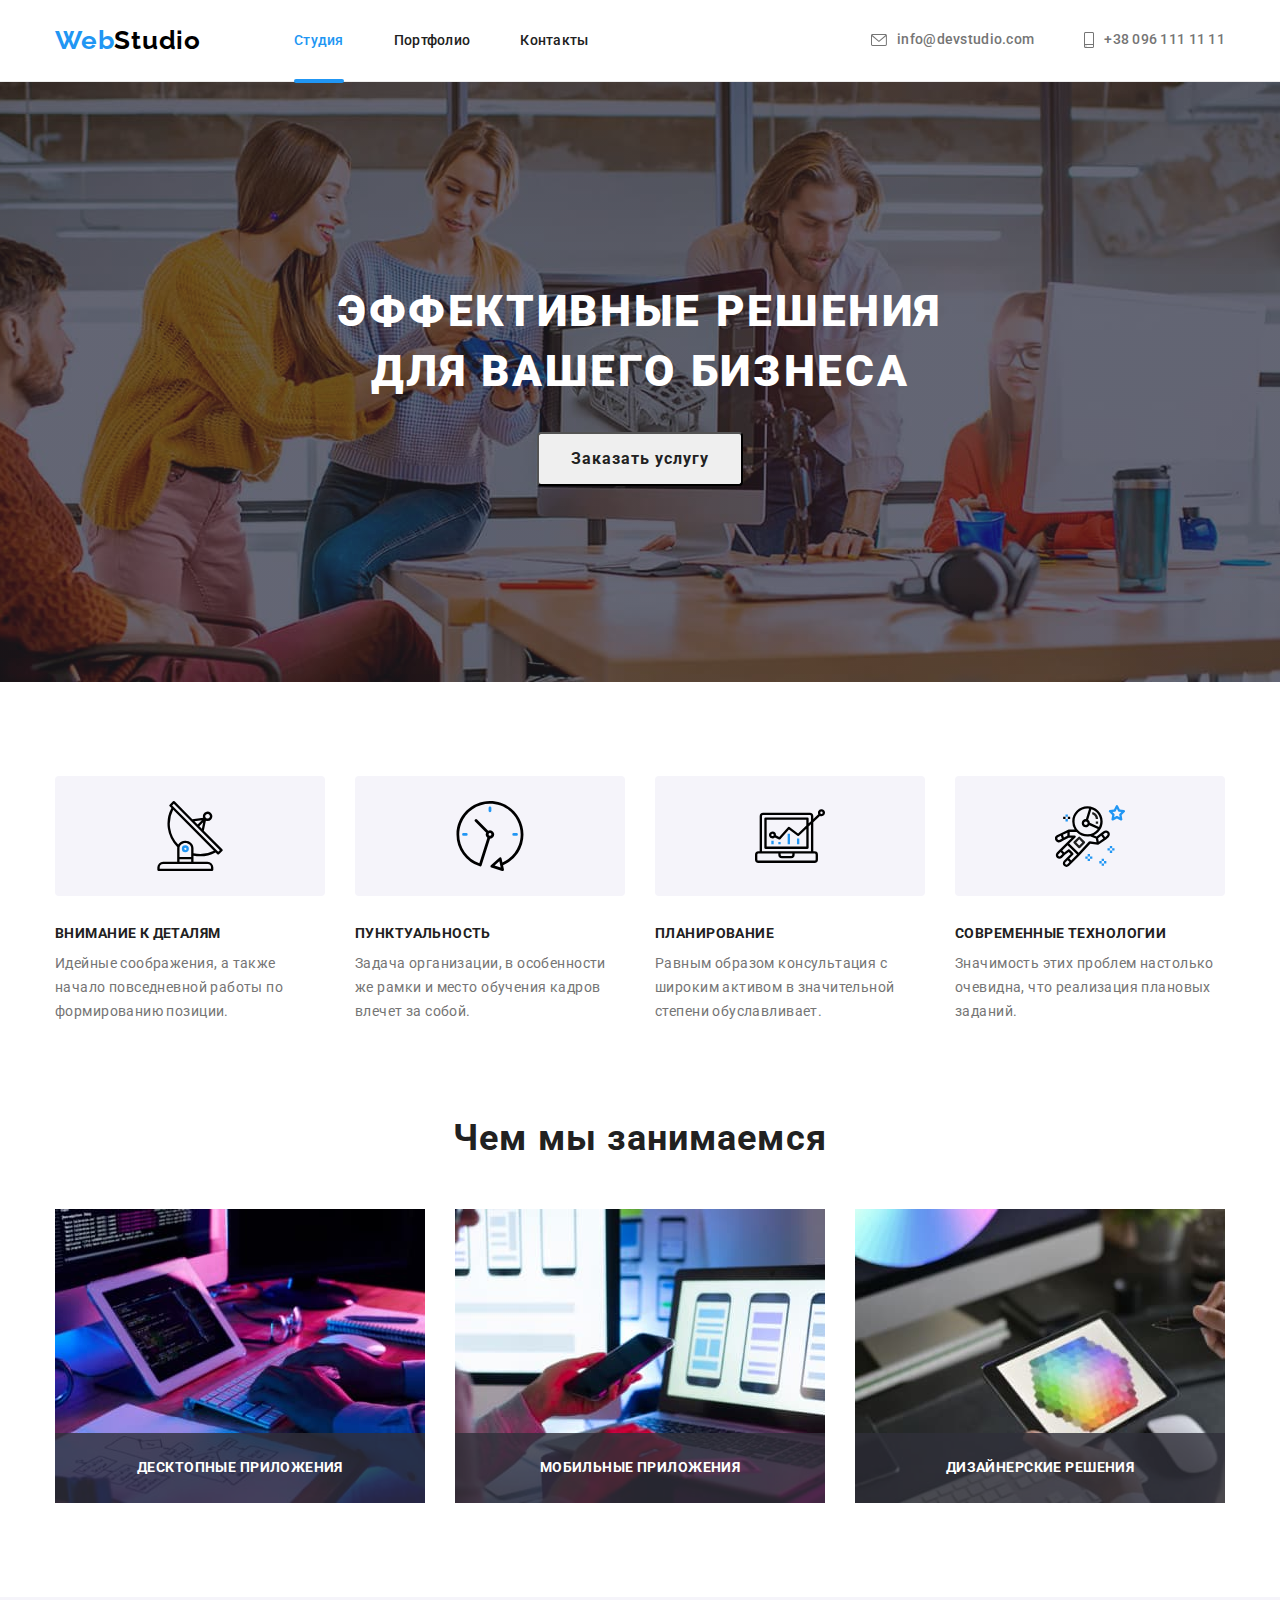
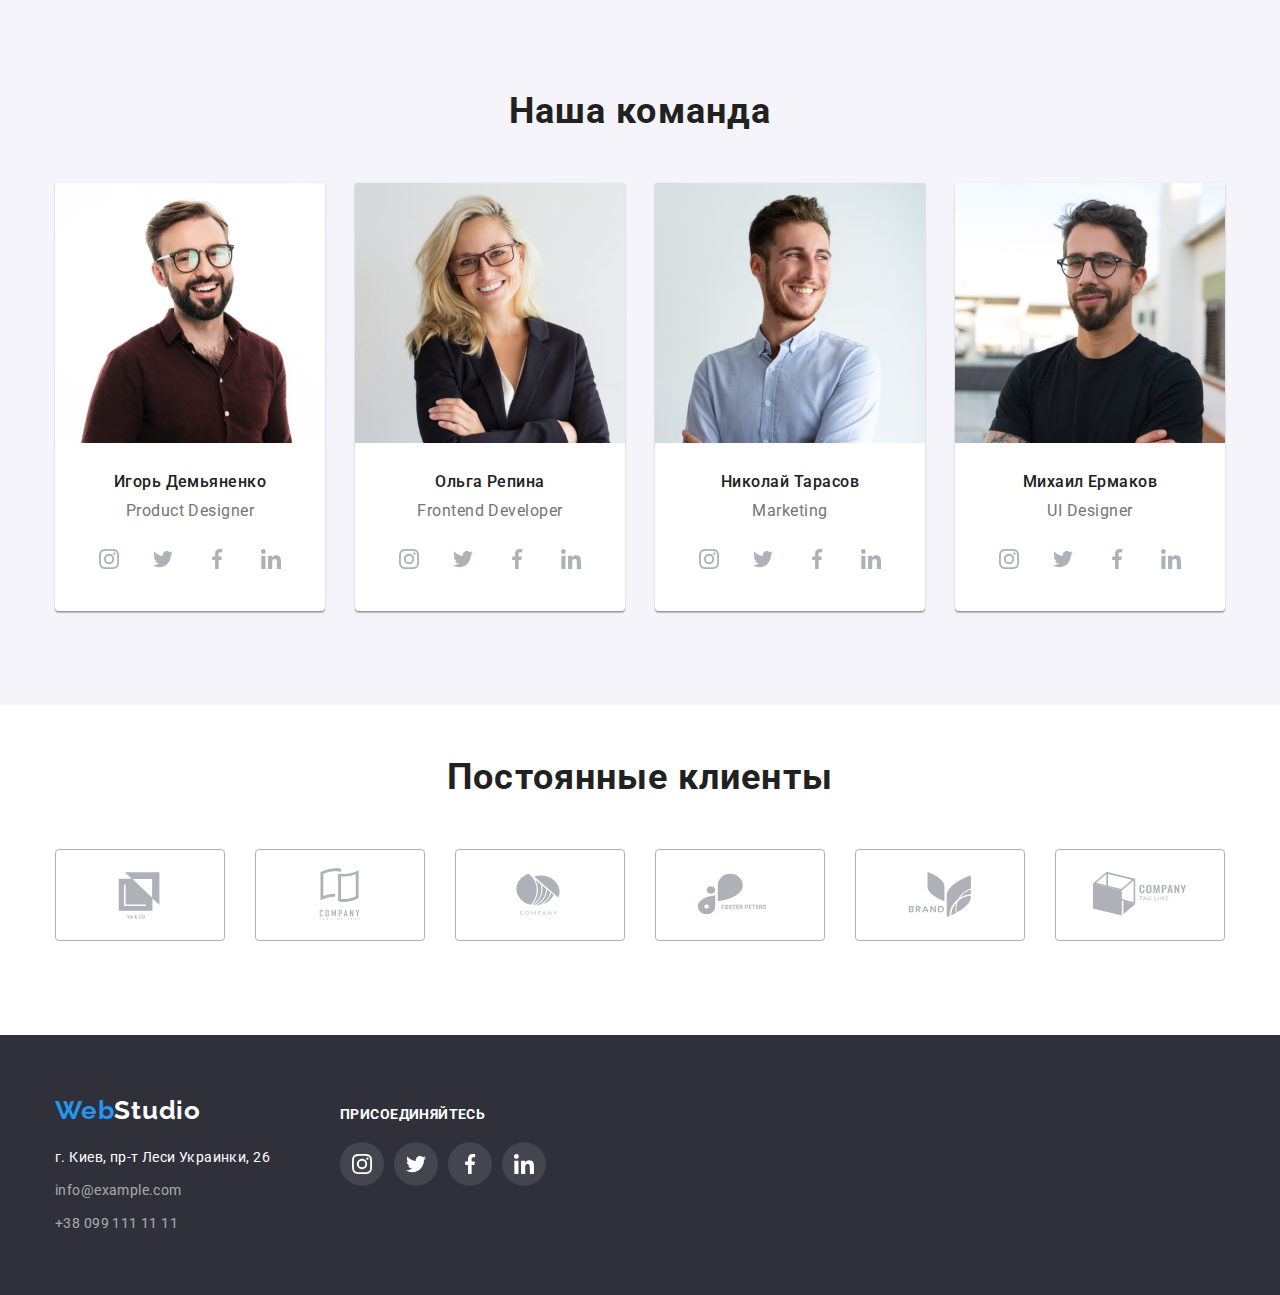
==== index.html @ f40efca5 "Создан репозиторийgoit "markup-hw-06". Скопированы все папки и файлы из работы hw-05" ====
<!DOCTYPE html>
<html lang="ru">
<head>
    <meta charset="UTF-8">
    <meta http-equiv="X-UA-Compatible" content="IE=edge">
    <meta name="viewport" content="width=device-width, initial-scale=1.0">
    <title>Студия</title>
    <link rel="preconnect" href="https://fonts.googleapis.com">
    <link rel="preconnect" href="https://fonts.gstatic.com" crossorigin>
        <link href="https://fonts.googleapis.com/css2?family=Raleway:wght@700&family=Roboto:wght@400;500;700;900&display=swap"
            rel="stylesheet">
            <link rel="stylesheet" href="https://cdnjs.cloudflare.com/ajax/libs/modern-normalize/1.1.0/modern-normalize.min.css">
            <link rel="stylesheet" href="./css/style.css">
</head>
<body>
    <header class="header">
        <div class="container flex">
        <!--Навигация-->
            <nav class="navigation">
                <a class="logo" href="">Web<span class="logo-black">Studio</span></a>
                <ul class="navigation-list">
                    <li class="navigation-item active"><a class="navigation-link" href="./index.html">Студия</a></li>
                    <li class="navigation-item"><a class="navigation-link"  href="./portfolio.html">Портфолио</a></li>
                    <li class="navigation-item"><a class="navigation-link" href="">Контакты</a></li>
                </ul>
            </nav>
            <ul class="header-list"> 
                <li class="header-item">
                    <a class="header-link mailto" href="mailto:">
                    <svg class="header-link-icon" height="12" width="16">
                        <use href="./images-hw4/icons.svg#icon-envelope">
                    </use></svg>info@devstudio.com</a>
                </li>
                <li class="header-item">
                    <a class="header-link tel" href="tel:+380961111111">
                    <svg class="header-link-icon" width="10" height="16">
                        <use href="./images-hw4/icons.svg#icon-smartphone"></use>
                </svg>+38 096 111 11 11</a>
                </li>
            </ul>
        </div>
    </header>
    <main>
        <section class="hero">
            <h1 class="hero-title">Эффективные решения <br />для вашего бизнеса</h1>
            <button class="hero-button" type="button" data-modal-open>Заказать услугу</button>
        </section>
        <!-- Секция особености -->
        <section class="features-section">
                    <div class="container">
            <h2 class="visually-hidden">Особенности</h2>
            <ul class="features-list">
                <li  class="features-item">
                    <div class="features-overlay">
                        <svg class="features-icon" width="70" height="70">
                            <use href="./images-hw4/icons.svg#icon-antenna-1"></use>
                        </svg>
                    </div>
                    <h3 class="features-title">Внимание к деталям</h3>
                    <p class="features-text">Идейные соображения, а также начало повседневной работы по формированию позиции.</p>
                </li>
                <li class="features-item">
                    <div class="features-overlay">
                        <svg class="features-icon" width="70" height="70">
                        <use href="./images-hw4/icons.svg#icon-clock-1"></use>
                    </svg>
                    </div>
                    <h3 class="features-title">Пунктуальность</h3>
                    <p class="features-text">Задача организации, в особенности же рамки и место обучения кадров влечет за собой.</p>
                </li>
                <li class="features-item"> 
                    <div class="features-overlay">
                        <svg class="features-icon" width="70" height="70">
                        <use href="./images-hw4/icons.svg#icon-diagram-1"></use>
                    </svg>
                    </div>
                    <h3 class="features-title" >Планирование</h3>
                    <p class="features-text">Равным образом консультация с широким активом в значительной степени обуславливает.</p>
                </li>
                <li class="features-item">
                    <div class="features-overlay">
                        <svg class="features-icon" width="70" height="70">
                        <use href="./images-hw4/icons.svg#icon-astronaut-1"></use>
                    </svg>
                    </div>
                    <h3 class="features-title">Современные технологии</h3>
                    <p class="features-text">Значимость этих проблем настолько очевидна, что реализация плановых заданий.</p>
                </li>
            </ul>
            </div>
        </section>
        <!-- Чем мы занимаемся -->
        <section class="report-section">
            <div class="container">
                <h2 class="report-title">Чем мы занимаемся</h2>
                <ul class="report-list">
                    <li class="report-item">
                        <div class="report-content">
                            <img src="./images-mozjpeg/box1.jpg" alt="Разметка документа" width="370">
                            <h3 class="label">Десктопные приложения</h3>
                        </div>
                    </li>
                    <li class="report-item">
                        <div class="report-content">
                            <img src="./images-mozjpeg/box2.jpg" alt="Мобильная версия" width="370">
                            <h3 class="label">Мобильные приложения</h3>
                        </div>
                    </li>
                    <li class="report-item">
                        <div class="report-content">
                            <img src="./images-mozjpeg/box3.jpg" alt="Цветовая стилизация" width="370">
                            <h3 class="label">Дизайнерские решения</h3>
                        </div>
                    </li>
                </ul>
            </div>
        </section>
    <!-- Наша команда -->
    <section class="team-section">
        <div class="container">
        <h2 class="team-title">Наша команда</h2>
        <ul class="team-list">
            <li class="team-item">
                <img src="./images-mozjpeg/teamcard1.jpg"  alt="Product Designer" width="270">
                <div class="team-item-content">
                <h3 class="officer-name">Игорь Демьяненко</h3>
                <p class="officer-position" lang="en">Product Designer</p>
                <ul class="social-networking-list">
                    <li class="social-networking-item">
                        <a class="team-link" href="https://https://www.instagram.com/">
                            <svg class="team-icon" width="20" height="20">
                                <use href="./images-hw4/icons.svg#icon-instagram-2"></use>
                            </svg>
                        </a>
                    </li>
                    <li class="social-networking-item">
                        <a class="team-link" href="https://tvitter.com">
                            <svg class="team-icon" width="20" height="20">
                                <use href="./images-hw4/icons.svg#icon-twitter-1" ></use>
                            </svg>
                        </a>
                    </li>
                    <li class="social-networking-item">
                        <a class="team-link" href="https://facebook.com">
                            <svg class="team-icon" width="20" height="20">
                                <use href="./images-hw4/icons.svg#icon-facebook-1"></use>
                            </svg>
                        </a>
                    </li>
                    <li class="social-networking-item">
                        <a class="team-link" href="https://linkedin.com">
                            <svg class="team-icon" width="20" height="20">
                                <use href="./images-hw4/icons.svg#icon-linkedin-1"></use>
                            </svg>
                        </a>
                    </li>
                </ul>
            </div>
            </li>
            <li class="team-item">
                <img src="./images-mozjpeg/teamcard2.jpg" alt="Frontend Developer" width="270">
                <div class="team-item-content">
                    <h3 class="officer-name">Ольга Репина</h3>
                    <p class="officer-position" lang="en">Frontend Developer</p>
                    <ul class="social-networking-list">
                        <li class="social-networking-item">
                            <a class="team-link" href="https://https://www.instagram.com/">
                            <svg class="team-icon" width="20" height="20">
                                <use href="./images-hw4/icons.svg#icon-instagram-2"></use>
                            </svg>
                            </a>
                        </li>
                        <li class="social-networking-item">
                        <a class="team-link" href="https://tvitter.com">
                            <svg class="team-icon" width="20" height="20">
                                <use href="./images-hw4/icons.svg#icon-twitter-1"></use>
                            </svg>
                        </a>
                    </li>
                    <li class="social-networking-item">
                        <a class="team-link" href="https://facebook.com">
                            <svg class="team-icon" width="20" height="20">
                                <use href="./images-hw4/icons.svg#icon-facebook-1"></use>
                            </svg>
                        </a>
                    </li>
                    <li class="social-networking-item">
                        <a class="team-link" href="https://linkedin.com">
                            <svg class="team-icon" width="20" height="20">
                                <use href="./images-hw4/icons.svg#icon-linkedin-1"></use>
                            </svg>
                        </a>
                    </li>
                </ul>
                    </div>
            </li>
            <li class="team-item">
                <img src="./images-mozjpeg/teamcard3.jpg" alt="Marketing" width="270">
                <div class="team-item-content">
                    <h3 class="officer-name">Николай Тарасов</h3>
                    <p class="officer-position" lang="en">Marketing</p>
                    <ul class="social-networking-list">
                    <li class="social-networking-item">
                        <a class="team-link" href="https://https://www.instagram.com/">
                            <svg class="team-icon" width="20" height="20">
                                <use href="./images-hw4/icons.svg#icon-instagram-2"></use>
                            </svg>
                        </a>
                    </li>
                    <li class="social-networking-item">
                        <a class="team-link" href="https://tvitter.com">
                            <svg class="team-icon" width="20" height="20">
                                <use href="./images-hw4/icons.svg#icon-twitter-1"></use>
                            </svg>
                        </a>
                    </li>
                    <li class="social-networking-item">
                        <a class="team-link" href="https://facebook.com">
                            <svg class="team-icon" width="20" height="20">
                                <use href="./images-hw4/icons.svg#icon-facebook-1"></use>
                            </svg>
                        </a>
                    </li>
                    <li class="social-networking-item">
                        <a class="team-link" href="https://linkedin.com">
                            <svg class="team-icon" width="20" height="20">
                                <use href="./images-hw4/icons.svg#icon-linkedin-1"></use>
                            </svg>
                        </a>
                    </li>
                  </ul>
                </div>
            </li>
            <li class="team-item">
                <img src="./images-mozjpeg/teamcard4.jpg" alt="UI Designer" width="270">
                        <div class="team-item-content">
                <h3 class="officer-name">Михаил Ермаков</h3>
                <p class="officer-position" lang="en">UI Designer</p>
                <ul class="social-networking-list">
                    <li class="social-networking-item">
                        <a class="team-link" href="https://https://www.instagram.com/">
                            <svg class="team-icon" width="20" height="20">
                                <use href="./images-hw4/icons.svg#icon-instagram-2"></use>
                            </svg>
                        </a>
                    </li>
                    <li class="social-networking-item">
                        <a class="team-link" href="https://tvitter.com">
                            <svg class="team-icon" width="20" height="20">
                                <use href="./images-hw4/icons.svg#icon-twitter-1"></use>
                            </svg>
                        </a>
                    </li>
                    <li class="social-networking-item">
                        <a class="team-link" href="https://facebook.com">
                            <svg class="team-icon" width="20" height="20">
                                <use href="./images-hw4/icons.svg#icon-facebook-1"></use>
                            </svg>
                        </a>
                    </li>
                    <li class="social-networking-item">
                        <a class="team-link" href="https://linkedin.com">
                            <svg class="team-icon" width="20" height="20">
                                <use href="./images-hw4/icons.svg#icon-linkedin-1"></use>
                            </svg>
                        </a>
                    </li>
                </ul>
                        </div>
            </li>
        </ul>
        </div>
    </section>
    <!-- Секция Постоянные клиенты  -->
    <section class="regular-clients">
        <div class="container">
        <h2 class="regular-clients-title">Постоянные клиенты</h2>
        <ul class="regular-clients-list">
            <li class="regular-clients-item">
                <a class="clients-link" href="">
                    <svg class="brend-icon" width="106" height="60">
                        <use href="./images-hw4/icons.svg#icon-Logo" ></use>
                    </svg>
                </a>
            </li>
            <li class="regular-clients-item">
                <a class="clients-link" href="">
                    <svg class="brend-icon" width="106" height="60">
                        <use href="./images-hw4/icons.svg#icon-Logo-1" ></use>
                    </svg>
                </a>
            </li>
            <li class="regular-clients-item">
                <a class="clients-link" href="">
                    <svg class="brend-icon" width="106" height="60">
                        <use href="./images-hw4/icons.svg#icon-Logo-2" ></use>
                    </svg>
                </a>
            </li>
            <li class="regular-clients-item">
                <a class="clients-link" href="">
                    <svg class="brend-icon" width="106" height="60">
                        <use href="./images-hw4/icons.svg#icon-Logo-3" ></use>
                    </svg>
                </a>
            </li>
            <li class="regular-clients-item">
                <a class="clients-link" href="">
                    <svg class="brend-icon" width="106" height="60">
                        <use href="./images-hw4/icons.svg#icon-Logo-4" ></use>
                    </svg>
                </a>
            </li>
            <li class="regular-clients-item">
                <a class="clients-link" href="">
                    <svg class="brend-icon" width="106" height="60">
                        <use href="./images-hw4/icons.svg#icon-Logo-5" ></use>
                    </svg>
                </a>
            </li>
        </ul>
        </div>
    </section>
    </main>
    <!-- Контакты -->
    <footer class="footer">
        <div class="container">
        <div class="footer-content">
            <div class="footer-adress">
            <a class="logo" href="">Web<span class="logo-white" >Studio</span></a>
            <address>
            <ul class="footer-list" >
                <li class="item-address" ><a class="footer-link" href="https://goo.gl/maps/8X3bhWEn78cqm9WJ8"  
                    target="_blank" rel="noopener noreferrer nofollow">г. Киев, пр-т Леси Украинки, 26</a>
                </li>
                <li class="item-mailto" ><a class="footer-link" href="mailto:info@example.com">info@example.com</a>
                </li>
                <li class="item-tel" ><a class="footer-link" href="tel:+380991111111">+38 099 111 11 11</a>
                </li>
            </ul>
            </address>
            </div>
        <!--Присоединяйтесь! -->
        <div class="join" > 
            <h3 class="join-title">присоединяйтесь</h3>
            <ul class="join-list">
                <li class="join-item">
                    <a class="join-link" href="https://https://www.instagram.com/">
                        <svg class="join-icon" width="20" height="20">
                            <use href="./images-hw4/icons.svg#icon-instagram-2"></use>
                        </svg>
                    </a>
                </li>
                <li class="join-item">
                    <a class="join-link" href="https://tvitter.com">
                        <svg class="join-icon" width="20" height="20">
                            <use href="./images-hw4/icons.svg#icon-twitter-1"></use>
                        </svg>
                    </a>
                </li>
                <li class="join-item">
                    <a class="join-link" href="https://facebook.com">
                        <svg class="join-icon" width="20" height="20">
                            <use href="./images-hw4/icons.svg#icon-facebook-1"></use>
                        </svg>
                    </a>
                </li>
                <li class="join-item">
                    <a class="join-link" href="https://linkedin.com">
                        <svg class="join-icon" width="20" height="20">
                            <use href="./images-hw4/icons.svg#icon-linkedin-1"></use>
                        </svg>
                    </a>
                </li>
            </ul>
        </div>
        </div>
        </div>
    </footer>
    <div class="backdrop is-hidden" data-modal>
        <div class="modal">
            <button class="modal-batton" type="button" data-modal-close>
                <svg class="modal-close" width="18" height="18">
                    <use href="./images-hw4/icons.svg#icon-close"></use>
                </svg>
            </button>
        </div>
    </div>
    <script src="./js/modal.js"></script>
    </body>
</html>
---- css/style.css ----
/* Цвет основного текста #757575*/
/* Вторичный цвет текста #212121*/
/* Акцент первичный  #2196F3; */
/* Акцент вторичный #FFFFFF;*/
/* черный #000000; */
/* ссылки в ховере rgba(255, 255, 255, 0.6); */
/* Основной цвет фона #FFFFFF */
/*  Вторичный цвет фона #F5F4FA; */

:root {
  --primary-color-text: #757575;
  --secondary-color-text: #212121;
  --titles-color-text: #212121;
  --buttons-color-text: #212121;
  --secondary-buttons-color-text: #ffffff;
  --buttons-background-color: #f5f4fa;
  --hero-title-color-text: #ffffff;
  --accent-coolor: #2196f3;
  --secondary-background-color: #f5f4fa;
}

/* Отступи */

p,
h1,
h2,
h3 {
  margin: 0;
}

ul {
  margin: 0;
  padding: 0;
}

button {
  cursor: pointer;
}

img {
  display: block;
}

/* Body */

body {
  font-family: Roboto, 'sans-serif';
  color: var(--primary-color-text);
}

.container {
  width: 1200px;
  padding-left: 15px;
  padding-right: 15px;
  margin: 0 auto;
}

/* Header*/

.header {
  border-bottom: 1px solid #ececec;
  justify-content: space-between;
}

.header .flex {
  display: flex;
  justify-content: space-between;
  padding-top: 25px;
  padding-bottom: 25px;
}

.header .logo {
  font-family: Raleway, 'sans-serif';
  font-weight: bold;
  font-size: 26px;
  line-height: 1.19;
  letter-spacing: 0.03em;
  color: var(--accent-coolor);
  display: flex;
  margin-right: 93px;
}

.logo-black {
  color: #000000;
}

ul {
  list-style: none;
}

a {
  text-decoration: none;
}

/* Navigation */

.navigation {
  display: flex;
}

.navigation-list,
.header-list {
  display: flex;
}

.navigation-list {
  align-items: center;
}
.navigation-item + .navigation-item {
  margin-left: 50px;
}

.header-list {
  align-items: center;
}

.header-item {
  display: flex;
  align-content: center;
}

.header-item:last-child {
  margin-left: 50px;
}

.navigation .active a {
  color: var(--accent-coolor);
}

.navigation-item {
  position: relative;
}

.active::after {
  position: absolute;
  content: '';
  width: 100%;
  height: 4px;
  background-color: var(--accent-coolor);
  border-radius: 2px;
  left: 0;
  bottom: -33px;
}

.navigation-link {
  font-weight: 500;
  font-size: 14px;
  line-height: 1.14;
  letter-spacing: 0.02em;
  color: var(--secondary-color-text);
  transition: color 250ms cubic-bezier(0.4, 0, 0.2, 1);
}

.navigation-link:hover,
.navigation-link:focus {
  color: var(--accent-coolor);
}

.header-link:hover,
.header-link:focus {
  color: var(--accent-coolor);
}

.header-link {
  font-weight: 500;
  font-size: 14px;
  line-height: 1.14;
  letter-spacing: 0.02em;
  color: var(--primary-color-text);
  transition: color 250ms cubic-bezier(0.4, 0, 0.2, 1);
}

.header-link.mailto,
.header-link.tel {
  display: flex;
  align-items: center;
}

.header-link-icon {
  margin-right: 10px;
  fill: currentColor;
  background-repeat: no-repeat;
}

/* Hero */

.hero {
  background-color: #c4c4c4;
  padding-top: 200px;
  padding-bottom: 200px;
  text-align: center;
  max-width: 1600px;
  height: 600px;
  margin-left: auto;
  margin-right: auto;
  background-image: linear-gradient(rgba(47, 48, 58, 0.4), rgba(47, 48, 58, 0.4)),
    url(../images-hw4/overlay.jpg);
  background-repeat: no-repeat;
  background-position: center;
  background-size: cover;
}

.hero-title {
  font-weight: 900;
  font-size: 44px;
  line-height: 1.36;
  letter-spacing: 0.06em;
  text-transform: uppercase;
  color: var(--hero-title-color-text);
  margin-bottom: 30px;
}

.hero-button {
  font-family: inherit;
  font-weight: bold;
  font-size: 16px;
  line-height: 1.87;
  letter-spacing: 0.06em;
  text-align: center;
  border-radius: 4px;
  padding: 10px 32px;
  min-width: 200px;
  color: var(--buttons-color-text);
  transition: color 250ms cubic-bezier(0.4, 0, 0.2, 1),
    background-color 250ms cubic-bezier(0.4, 0, 0.2, 1);
}

.hero-button:hover,
.hero-button:focus {
  background-color: var(--accent-coolor);
  color: var(--secondary-buttons-color-text);
}
.hero-button {
  display: inline-block;
}

/* Feetures */

.features-section {
  padding-top: 94px;
  padding-bottom: 94px;
}

.visually-hidden {
  position: absolute;
  clip: rect(0 0 0 0);
}

.features-title {
  font-size: 14px;
  line-height: 1.14;
  letter-spacing: 0.03em;
  text-transform: uppercase;
  color: var(--titles-color-text);
  margin-bottom: 10px;
}

.features-list {
  display: flex;
}

.features-item {
  width: 270px;
}

.features-item + .features-item {
  margin-left: 30px;
}

.features-text {
  font-size: 14px;
  line-height: 1.71;
  letter-spacing: 0.03em;
  color: var(--primary-color-text);
}

.features-overlay {
  display: flex;
  background-color: #f5f4fa;
  margin-bottom: 30px;
  height: 120px;
  align-items: center;
  justify-content: center;
  border-radius: 4px;
}

/* Report */

.report-section {
  padding-bottom: 94px;
}

.report-title {
  font-size: 36px;
  line-height: 1.16;
  letter-spacing: 0.03em;
  text-align: center;
  color: var(--titles-color-text);
  margin-bottom: 50px;
}

.report-list {
  display: flex;
}

.report-item + .report-item {
  margin-left: 30px;
}

.report-content {
  position: relative;
}

.report-content .label {
  position: absolute;
  display: flex;
  left: 0;
  bottom: 0;
  width: 100%;
  min-height: 70px;
  font-size: 14px;
  line-height: 1.14;
  padding: 10px;
  justify-content: center;
  align-items: center;
  text-align: center;
  background-color: rgba(47, 48, 58, 0.8);
  letter-spacing: 0.03em;
  text-transform: uppercase;
  color: #ffffff;
}

/* Team */

.team-section {
  background-color: var(--secondary-background-color);
  padding-top: 94px;
  padding-bottom: 94px;
  text-align: center;
}

.team-title {
  font-size: 36px;
  line-height: 1.16;
  letter-spacing: 0.03em;
  text-align: center;
  color: var(--titles-color-text);
  margin-bottom: 50px;
}

.team-list {
  display: flex;
  margin-left: -30px;
  margin-bottom: -30px;
  flex-wrap: wrap;
}

.team-item-content {
  padding: 30px 10px;
}

.team-item {
  display: block;
  background: #ffffff;
  border-radius: 0px 0px 4px 4px;
  width: calc(100% / 4 - 30px);
  margin-left: 30px;
  margin-bottom: 30px;
  box-shadow: 0px 1px 3px rgba(0, 0, 0, 0.12), 0px 1px 1px rgba(0, 0, 0, 0.14),
    0px 2px 1px rgba(0, 0, 0, 0.2);
}

.officer-name {
  font-weight: 500;
  font-size: 16px;
  line-height: 1.18;
  letter-spacing: 0.03em;
  color: var(--secondary-color-text);
  margin-top: 30;
  margin-bottom: 10px;
}

.officer-position {
  font-size: 16px;
  line-height: 1.18;
  letter-spacing: 0.03em;
  color: var(--primary-color-text);
  margin-bottom: 16px;
}

.team-link {
  display: flex;
  width: 44px;
  height: 44px;
  background-color: #ffffff;
  border-radius: 50%;
  align-items: center;
  justify-content: center;
  color: #afb1b8;
  transition: background-color 250ms cubic-bezier(0.4, 0, 0.2, 1),
    color 250ms cubic-bezier(0.4, 0, 0.2, 1);
}

.social-networking-list {
  display: flex;
  justify-content: center;
}

.social-networking-item:not(:last-child) {
  margin-right: 10px;
}

.team-icon {
  fill: currentColor;
}

.team-link:hover,
.team-link:focus {
  background-color: var(--accent-coolor);
  color: #ffffff;
}

/* Regular-clients */

.regular-clients {
  padding-top: 52px;
  padding-bottom: 94px;
  text-align: center;
}

.regular-clients-title {
  font-size: 36px;
  line-height: 1.16;
  letter-spacing: 0.03em;
  text-align: center;
  color: var(--titles-color-text);
  margin-bottom: 50px;
}

.regular-clients-list {
  display: flex;
  justify-content: center;
}

.regular-clients-item:not(:last-child) {
  margin-right: 30px;
}

.clients-link {
  display: flex;
  border: 1px solid #afb1b8;
  border-radius: 4px;
  min-width: 170px;
  min-height: 92px;
  align-items: center;
  justify-content: center;
  color: #afb1b8;
  transition: color 250ms cubic-bezier(0.4, 0, 0.2, 1), border 250ms cubic-bezier(0.4, 0, 0.2, 1);
}

.brend-icon {
  fill: currentColor;
}
.clients-link:hover,
.clients-link:focus {
  border: 1px solid var(--accent-coolor);
  color: var(--accent-coolor);
}

/* Footer */

.footer {
  text-align: left;
  background-color: #2f303a;
  padding-top: 60px;
  padding-bottom: 60px;
}

.footer-content {
  display: flex;
  align-items: baseline;
}

.footer .logo {
  display: inline-block;
  font-family: Raleway, 'sans-serif';
  font-weight: bold;
  font-size: 26px;
  line-height: 1.19;
  letter-spacing: 0.03em;
  color: var(--accent-coolor);
  margin-bottom: 20px;
}

.footer-list {
  display: inline-block;
}

.logo-white {
  color: #ffffff;
}

.item-address > a {
  font-size: 14px;
  font-style: normal;
  line-height: 1.71;
  letter-spacing: 0.03em;
  color: #ffffff;
}

.item-address,
.item-mailto {
  margin-bottom: 9px;
}

.item-mailto > a {
  font-style: normal;
  font-size: 14px;
  line-height: 1.71;
  letter-spacing: 0.03em;
  color: rgba(255, 255, 255, 0.6);
}

.item-tel > a {
  font-style: normal;
  font-size: 14px;
  line-height: 1.71;
  letter-spacing: 0.03em;
  color: rgba(255, 255, 255, 0.6);
  transition: color 250ms cubic-bezier(0.4, 0, 0.2, 1);
}

.footer-link:hover,
.footer-link:focus {
  color: var(--accent-coolor);
}

/*--Join--*/

.join {
  margin-left: 70px;
}

.join-title {
  font-size: 14px;
  line-height: 1.14x;
  letter-spacing: 0.03em;
  text-transform: uppercase;
  color: #ffffff;
  margin-bottom: 20px;
}

.join-list {
  display: flex;
}

.join-item:not(:last-child) {
  margin-right: 10px;
}

.join-link {
  display: flex;
  width: 44px;
  height: 44px;
  background: rgba(255, 255, 255, 0.1);
  border-radius: 50%;
  color: #ffffff;
  align-items: center;
  justify-content: center;
  transition: background-color 250ms cubic-bezier(0.4, 0, 0.2, 1);
}

.join-link:hover,
.join-link:focus {
  background-color: var(--accent-coolor);
}

.join-icon {
  fill: currentColor;
}

/* ----Modal Window---- */

.backdrop {
  position: fixed;
  width: 100vw;
  height: 100vh;
  top: 0;
  opacity: 1;
  background-color: rgba(0, 0, 0, 0.2);
  transition: opacity 250ms cubic-bezier(0.4, 0, 0.2, 1),
    visibility 250ms cubic-bezier(0.4, 0, 0.2, 1);
}

.modal {
  position: absolute;
  width: 530px;
  height: 580px;
  top: 50%;
  left: 50%;
  transform: translate(-50%, -50%) scale(1) rotate(0deg);
  background-color: #ffffff;
  border-radius: 4px;
  box-shadow: 0px 1px 3px rgba(0, 0, 0, 0.12), 0px 1px 1px rgba(0, 0, 0, 0.14),
    0px 2px 1px rgba(0, 0, 0, 0.2);
  transition: transform 250ms cubic-bezier(0.4, 0, 0.2, 1);
}

.modal-batton {
  display: flex;
  position: absolute;
  width: 30px;
  height: 30px;
  border-radius: 50%;
  right: 8px;
  top: 8px;
  justify-content: center;
  align-items: center;
  background-color: #ffffff;
  border: 1px solid rgba(0, 0, 0, 0.1);
}

.backdrop.is-hidden {
  opacity: 0;
  pointer-events: none;
  visibility: hidden;
}

.backdrop.is-hidden .modal {
  transform: translate(-50%, -50%) scale(0.4) rotate(90deg);
}

/*------- Portfolio -------*/

.projects-section {
  padding-top: 94px;
  padding-bottom: 94px;
}

.buttons-list {
  display: flex;
  justify-content: center;
  margin-bottom: 54px;
}

.project-button {
  font-family: inherit;
  font-weight: 500;
  font-size: 16px;
  line-height: 1.62;
  text-align: center;
  letter-spacing: 0.03em;
  border-color: transparent;
  border-radius: 4px;
  padding: 6px 22px;
  min-width: 29px;
  background: var(--buttons-background-color);
  color: var(--buttons-color-text);
  transition: background-color 250ms cubic-bezier(0.4, 0, 0.2, 1),
    color 250ms cubic-bezier(0.4, 0, 0.2, 1), box-shadow 250ms cubic-bezier(0.4, 0, 0.2, 1);
}

.project-button:hover,
.project-button:focus {
  background-color: var(--accent-coolor);
  color: #ffffff;
  box-shadow: 0px 3px 1px rgba(0, 0, 0, 0.1), 0px 1px 2px rgba(0, 0, 0, 0.08),
    0px 2px 2px rgba(0, 0, 0, 0.12);
}

.project-button {
  cursor: pointer;
}

/* Projects */

.projects-list {
  display: flex;
  margin-left: -30px;
  margin-top: -30px;
  flex-wrap: wrap;
  text-align: left;
}

.button-item:nth-last-child(-n + 4) {
  margin-left: 8px;
}

.project-item {
  background: #ffffff;
  width: calc(100% / 3 - 30px);
  margin-left: 30px;
  margin-top: 30px;
}

.project-link {
  display: block;
  transition: box-shadow 250ms cubic-bezier(0.4, 0, 0.2, 1);
}

.project-link:hover,
.project-link:focus {
  box-shadow: 0px 1px 1px rgba(0, 0, 0, 0.12), 0px 4px 4px rgba(0, 0, 0, 0.06),
    1px 4px 6px rgba(0, 0, 0, 0.16);
}

.project-link:hover .project-overlay-text,
.project-link:focus .project-overlay-text {
  transform: translateY(0);
}

.project-item-content {
  padding: 20px 24px;
  border: 1px solid #eeeeee;
  border-top: transparent;
}

.project-title {
  font-size: 18px;
  line-height: 2;
  letter-spacing: 0.06em;
  color: var(--titles-color-text);
}

.project-text {
  font-size: 16px;
  line-height: 1.87;
  letter-spacing: 0.03em;
  color: var(--primary-color-text);
}

.project-overlay {
  position: relative;
  overflow: hidden;
}

.project-overlay-text {
  position: absolute;
  bottom: 0;
  min-width: 100%;
  min-height: 100%;
  padding: 65px 25px;
  font-size: 18px;
  line-height: 1.56;
  letter-spacing: 0.03em;
  color: #ffffff;
  background: rgba(33, 150, 243, 0.9);
  transform: translateY(101%);
  transition: transform 250ms cubic-bezier(0.4, 0, 0.2, 1);
}
/*...Далі буде... */
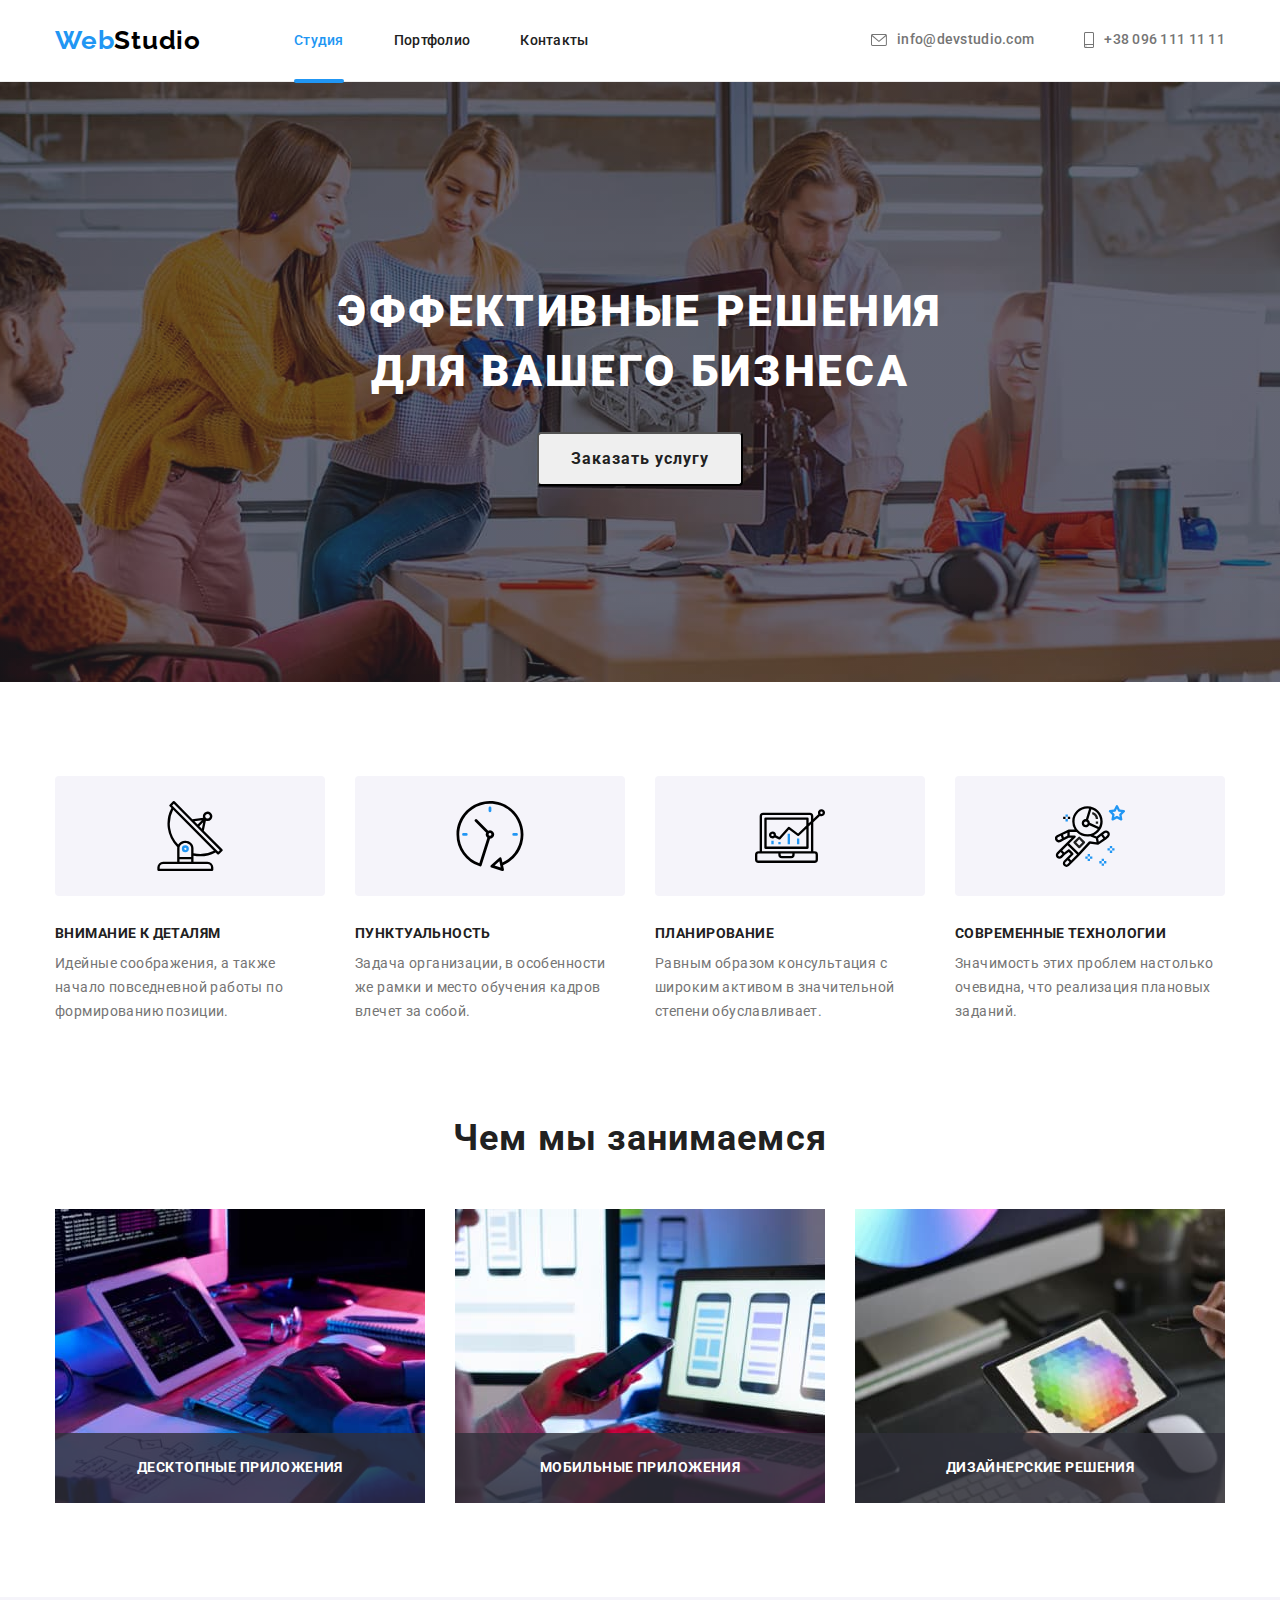
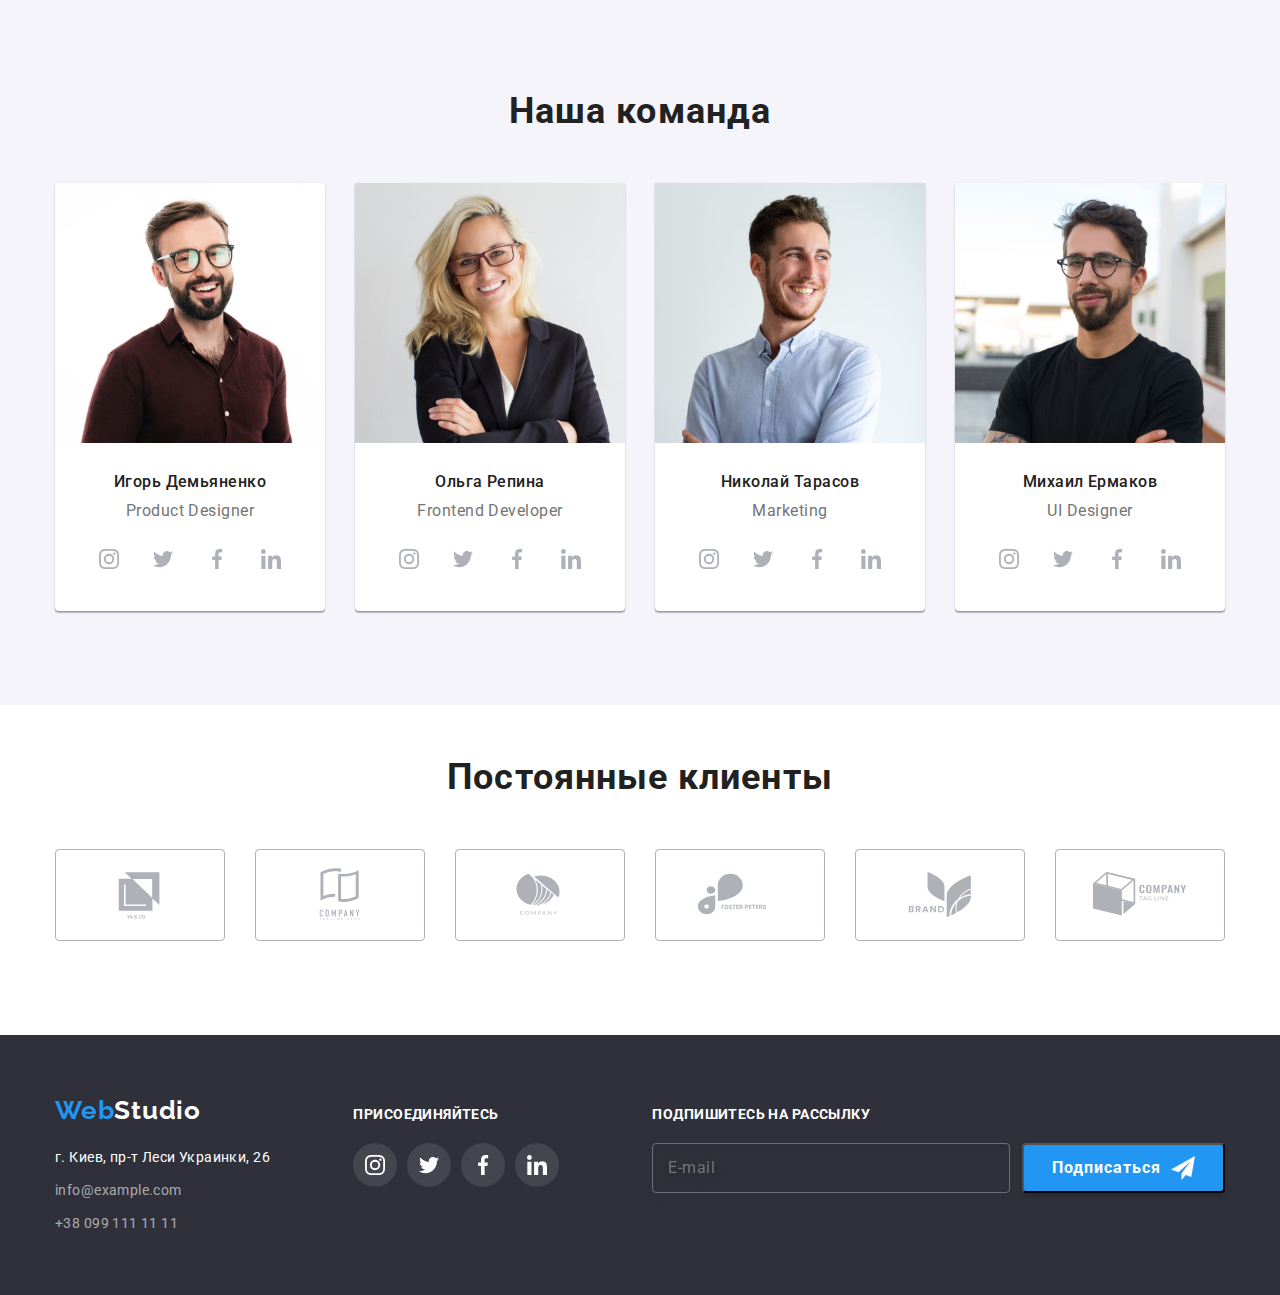
==== commit f4803f67: "Проведено оформление "формы" модального окна и формы футера" ====
--- a/index.html
+++ b/index.html
@@ -322,7 +322,7 @@
         </div>
     </section>
     </main>
-    <!-- Контакты -->
+    <!-- Футер Контакты -->
     <footer class="footer">
         <div class="container">
         <div class="footer-content">
@@ -340,8 +340,8 @@
             </ul>
             </address>
             </div>
-        <!--Присоединяйтесь! -->
-        <div class="join" > 
+        <!-- Футер Присоединяйтесь! -->
+            <div class="join" > 
             <h3 class="join-title">присоединяйтесь</h3>
             <ul class="join-list">
                 <li class="join-item">
@@ -373,10 +373,24 @@
                     </a>
                 </li>
             </ul>
-        </div>
-        </div>
+        </div>  
+            <!-- Футер Форма -->  
+                <div class="footer-form">
+                    <p class="subscription-title">Подпишитесь на рассылку</p>
+                    <form  class="subscription">
+                        <label for="mail"></label>
+                        <input type="email" name="mail" id="mail" placeholder="E-mail" autocomplete="email">
+                        <button type="submit">Подписаться<svg width="24" height="24" class="footer-button-icon">
+                                    <use href="./images-hw4/icons.svg#icon-send"></use>
+                                </svg>
+                        </button>
+                        </input>
+                    </form>
+                    </div>
+                </div>
         </div>
     </footer>
+    <!-- Модальное окно -->
     <div class="backdrop is-hidden" data-modal>
         <div class="modal">
             <button class="modal-batton" type="button" data-modal-close>
@@ -384,6 +398,50 @@
                     <use href="./images-hw4/icons.svg#icon-close"></use>
                 </svg>
             </button>
+    <!-- Форма -->
+            <p class="modal-title" >Оставьте свои данные, мы вам перезвоним</p>
+                <form class="modal-form">
+                    <div class="form-field">
+                        <label for="user-name" class="form-label">Имя</label>
+                        <div class="modal-input-icon">
+                            <input type="text" name="user-name" id="user-name" class="modal-input" required>
+                            <svg class="modal-icon" width="18" height="18">
+                                <use href="./images-hw4/icons.svg#icon-person"></use>
+                            </svg>
+                        </div>
+                    </div>
+                        <div class="form-field">
+                        <label for="user-tel" class="form-label">Телефон</label>
+                        <div class="modal-input-icon">
+                            <input type="tel" name="user-tel" id="user-tel" class="modal-input" required>
+                            <svg class="modal-icon" width="18" height="18">
+                                <use href="./images-hw4/icons.svg#icon-phone"></use>
+                            </svg>
+                        </div>
+                    </div>
+                    <div class="form-field">
+                        <label for="user-tel" class="form-label">Почта</label>
+                        <div class="modal-input-icon">
+                            <input type="email" name="user-mail" id="user-mail" class="modal-input">
+                            <svg class="modal-icon" width="18" height="18">
+                                <use href="./images-hw4/icons.svg#icon-email"></use>
+                            </svg>
+                        </div>
+                    </div>
+                    <div class="form-comments">
+                        <label for="user-comments" class="form-label">Комментарии</label>
+                        <textarea name="user-comments" id="user-comments" class="user-comments" placeholder="Введите текст"></textarea>
+                    </div>
+                    <div class="modal-checkbox">
+                        <input type="checkbox" name="modal-check" id="modal-check" class="modal-check">
+                        <label for="modal-check" class="checkbox-text" required="">
+                            <span><svg class="check" width="16" height="15">
+                                    <use href="./images-hw4/icons.svg#icon-check"></use>
+                                    </svg>
+                            </span>Соглашаюсь с рассылкой и принимаю&nbsp;<a href="" class="modal-form-link">Условия договора</a></label>
+                    </div>
+                    <button type="submit" class="modal-form-button">Отправить</button>
+                </form>
         </div>
     </div>
     <script src="./js/modal.js"></script>
--- a/css/style.css
+++ b/css/style.css
@@ -492,6 +492,9 @@
   margin-bottom: 20px;
 }
 
+.footer-adress {
+  flex-grow: 1;
+}
 .footer-list {
   display: inline-block;
 }
@@ -543,7 +546,7 @@
 
 .join-title {
   font-size: 14px;
-  line-height: 1.14x;
+  line-height: 1.14;
   letter-spacing: 0.03em;
   text-transform: uppercase;
   color: #ffffff;
@@ -577,6 +580,71 @@
 
 .join-icon {
   fill: currentColor;
+}
+
+.footer-form {
+  margin-left: 93px;
+  display: block;
+}
+
+.subscription {
+  display: flex;
+  align-items: center;
+}
+
+.subscription-title {
+  font-family: Roboto;
+  font-style: normal;
+  font-weight: bold;
+  font-size: 14px;
+  line-height: 1.14;
+  letter-spacing: 0.03em;
+  text-transform: uppercase;
+  color: #ffffff;
+  margin-bottom: 20px;
+}
+
+.subscription input {
+  min-width: 358px;
+  height: 50px;
+  padding: 15px;
+  font-size: 16px;
+  line-height: 1.25;
+  letter-spacing: 0.03em;
+  color: rgba(255, 255, 255, 0.6);
+  background-color: transparent;
+  border: 1px solid rgba(255, 255, 255, 0.3);
+  filter: drop-shadow(0px 4px 4px rgba(0, 0, 0, 0.15));
+  border-radius: 4px;
+  outline: none;
+}
+
+.subscription button {
+  display: flex;
+  min-width: 200px;
+  margin-left: auto;
+  height: 50px;
+  margin-left: 12px;
+  padding: 10px 28px;
+  background-color: #2196f3;
+  box-shadow: 0px 4px 4px rgba(0, 0, 0, 0.15);
+  border-radius: 4px;
+  font-weight: bold;
+  font-size: 16px;
+  line-height: 1.87;
+  align-items: center;
+  text-align: center;
+  justify-content: space-between;
+  letter-spacing: 0.06em;
+  color: #ffffff;
+}
+
+.footer-button-icon {
+  margin-left: 10px;
+}
+
+.subscription input:focus {
+  border: 1px solid #2196f3;
 }
 
 /* ----Modal Window---- */
@@ -594,10 +662,11 @@
 
 .modal {
   position: absolute;
-  width: 530px;
-  height: 580px;
+  min-width: 530px;
+  min-height: 580px;
   top: 50%;
   left: 50%;
+  padding: 40px;
   transform: translate(-50%, -50%) scale(1) rotate(0deg);
   background-color: #ffffff;
   border-radius: 4px;
@@ -618,6 +687,128 @@
   align-items: center;
   background-color: #ffffff;
   border: 1px solid rgba(0, 0, 0, 0.1);
+}
+
+.modal-title {
+  font-weight: bold;
+  font-size: 20px;
+  line-height: 1.15;
+  text-align: center;
+  letter-spacing: 0.03em;
+  color: #212121;
+  margin-bottom: 12px;
+}
+
+.form-field {
+  margin-bottom: 10px;
+}
+
+.form-label {
+  display: block;
+  font-weight: normal;
+  font-size: 12px;
+  line-height: 1.16;
+  letter-spacing: 0.01em;
+  color: var(--primary-color-text);
+  margin-bottom: 4px;
+}
+
+.modal-input {
+  width: 100%;
+  height: 40px;
+  border: 1px solid rgba(33, 33, 33, 0.2);
+  border-radius: 4px;
+  padding-left: 40px;
+  outline: none;
+}
+
+.modal-input:focus,
+.user-comments:focus {
+  border: 1px solid #2196f3;
+}
+
+.modal-input:focus + .modal-icon {
+  fill: #2196f3;
+}
+
+.modal-input-icon {
+  position: relative;
+}
+
+.modal-icon {
+  display: block;
+  position: absolute;
+  left: 12px;
+  top: 50%;
+  transform: translateY(-50%);
+}
+
+.user-comments {
+  width: 100%;
+  height: 120px;
+  padding: 12px 16px;
+  border: 1px solid rgba(33, 33, 33, 0.2);
+  border-radius: 4px;
+  resize: none;
+  margin-bottom: 20px;
+  outline: none;
+}
+
+.checkbox-text {
+  display: flex;
+  font-size: 14px;
+  line-height: 1.71;
+  letter-spacing: 0.03em;
+  color: #757575;
+  margin-bottom: 30px;
+  align-items: center;
+  justify-content: center;
+}
+
+.checkbox-text span {
+  display: flex;
+  width: 16px;
+  height: 15px;
+  margin-right: 7px;
+  border: 2px solid #212121;
+  border-radius: 2px;
+  align-items: center;
+  justify-content: center;
+}
+
+.modal-check:checked + .checkbox-text > span {
+  background-color: var(--accent-coolor);
+  border: none;
+}
+
+.modal-check {
+  position: absolute;
+  clip: rect(0 0 0 0);
+}
+
+.modal-form-link {
+  color: var(--accent-coolor);
+  text-decoration-line: underline;
+  /* margin-left: 5px; заменен мнемокодом &nbsp;*/
+}
+
+.modal-form-button {
+  min-width: 200px;
+  height: 50px;
+  padding: 10px 55px;
+  margin-left: auto;
+  margin-right: auto;
+  background: var(--accent-coolor);
+  box-shadow: 0px 4px 4px rgba(0, 0, 0, 0.15);
+  border-radius: 4px;
+  font-weight: bold;
+  font-size: 16px;
+  line-height: 1.87;
+  display: flex;
+  align-items: center;
+  text-align: center;
+  letter-spacing: 0.06em;
+  color: #ffffff;
 }
 
 .backdrop.is-hidden {
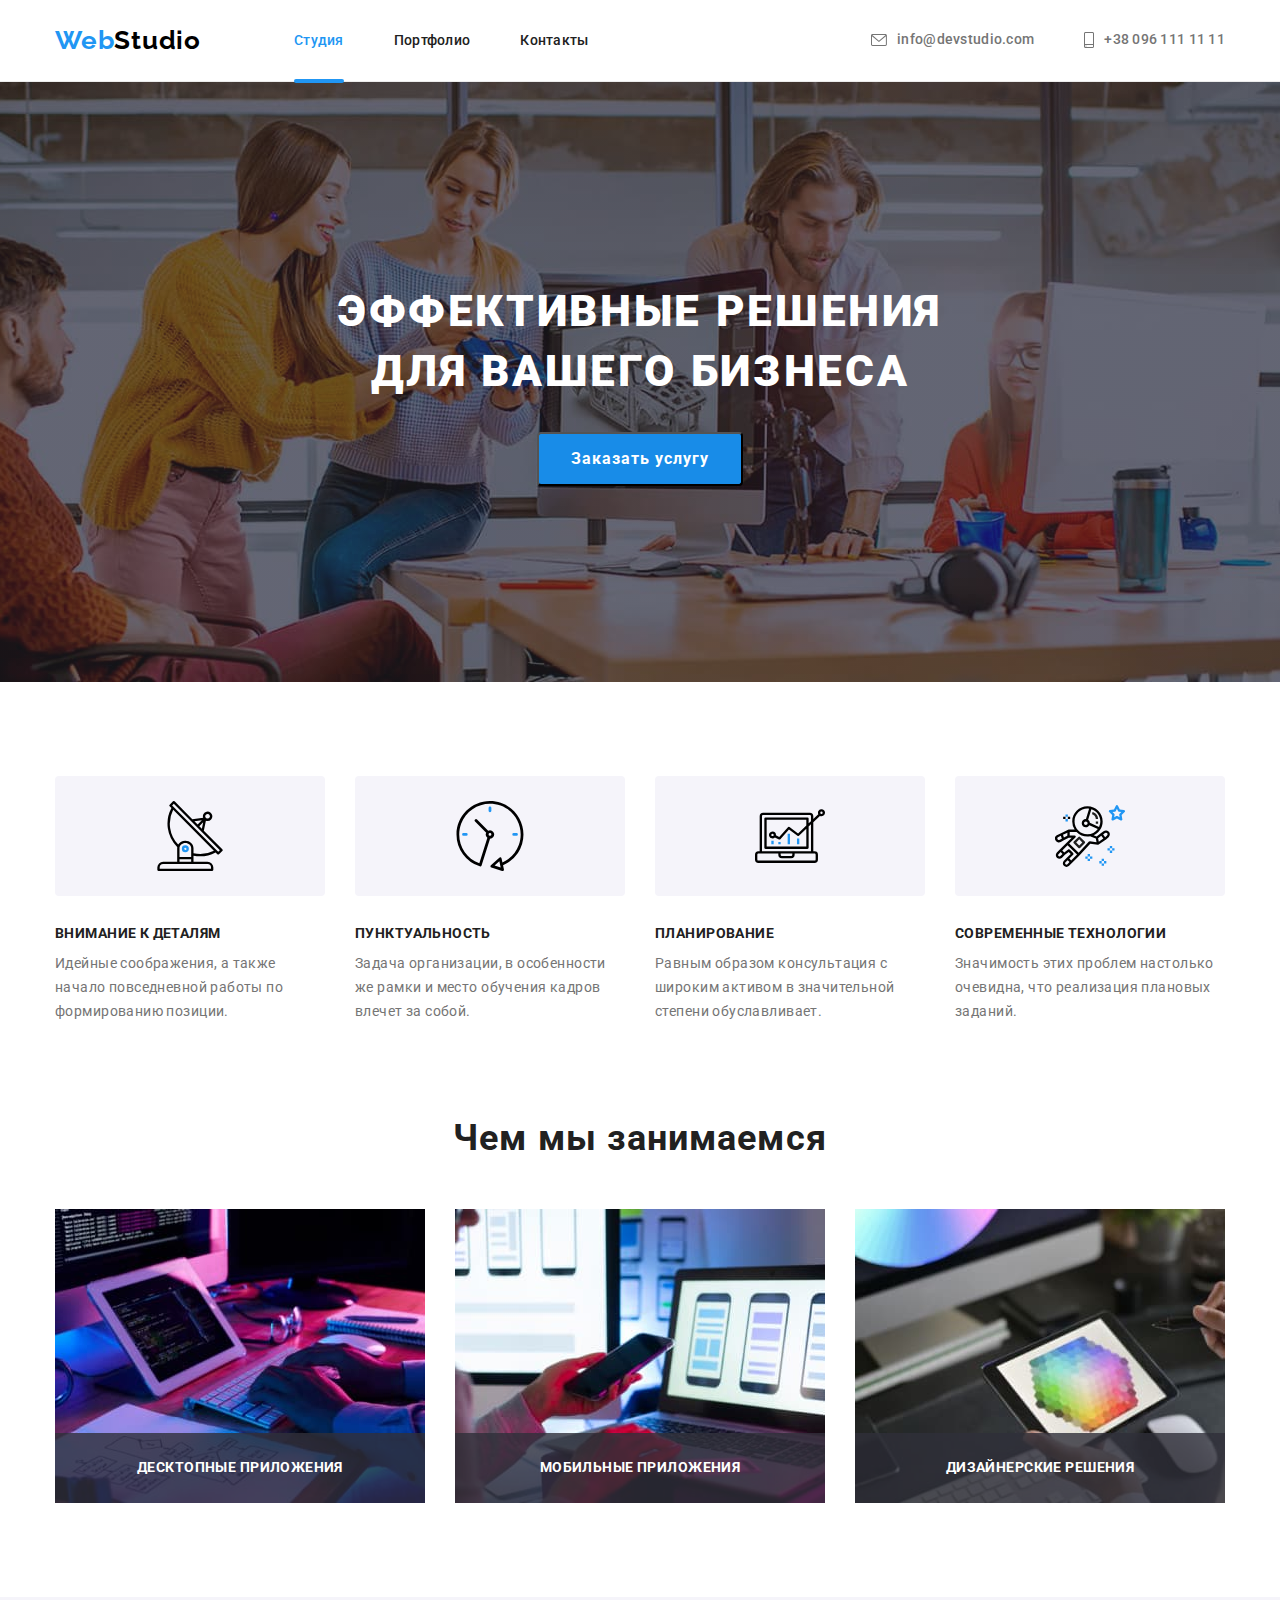
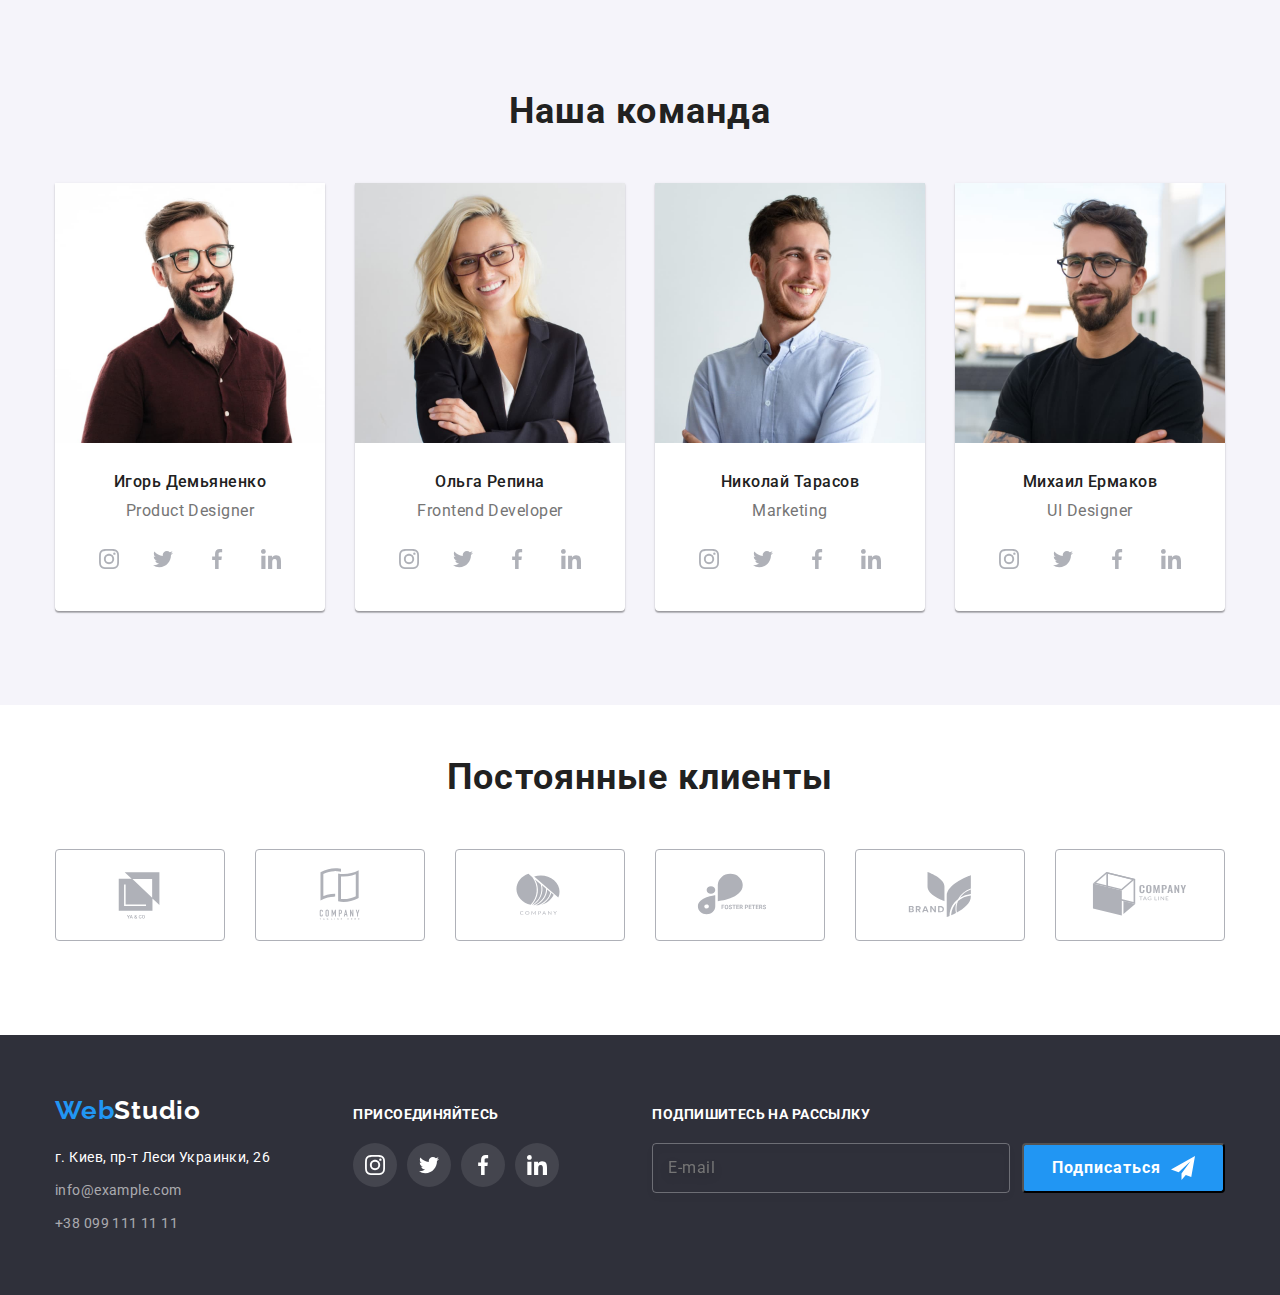
==== commit 747bf81e: "Оформлены переходы согласно т.з." ====
--- a/index.html
+++ b/index.html
@@ -379,7 +379,7 @@
                     <p class="subscription-title">Подпишитесь на рассылку</p>
                     <form  class="subscription">
                         <label for="mail"></label>
-                        <input type="email" name="mail" id="mail" placeholder="E-mail" autocomplete="email">
+                        <input type="email" name="mail" id="mail" placeholder="E-mail" autocomplete="email"/>
                         <button type="submit">Подписаться<svg width="24" height="24" class="footer-button-icon">
                                     <use href="./images-hw4/icons.svg#icon-send"></use>
                                 </svg>
@@ -404,7 +404,7 @@
                     <div class="form-field">
                         <label for="user-name" class="form-label">Имя</label>
                         <div class="modal-input-icon">
-                            <input type="text" name="user-name" id="user-name" class="modal-input" required>
+                            <input type="text" name="user-name" id="user-name" class="modal-input" required />
                             <svg class="modal-icon" width="18" height="18">
                                 <use href="./images-hw4/icons.svg#icon-person"></use>
                             </svg>
@@ -413,7 +413,7 @@
                         <div class="form-field">
                         <label for="user-tel" class="form-label">Телефон</label>
                         <div class="modal-input-icon">
-                            <input type="tel" name="user-tel" id="user-tel" class="modal-input" required>
+                            <input type="tel" name="user-tel" id="user-tel" class="modal-input" required />
                             <svg class="modal-icon" width="18" height="18">
                                 <use href="./images-hw4/icons.svg#icon-phone"></use>
                             </svg>
@@ -422,7 +422,7 @@
                     <div class="form-field">
                         <label for="user-tel" class="form-label">Почта</label>
                         <div class="modal-input-icon">
-                            <input type="email" name="user-mail" id="user-mail" class="modal-input">
+                            <input type="email" name="user-mail" id="user-mail" class="modal-input" />
                             <svg class="modal-icon" width="18" height="18">
                                 <use href="./images-hw4/icons.svg#icon-email"></use>
                             </svg>
@@ -430,11 +430,11 @@
                     </div>
                     <div class="form-comments">
                         <label for="user-comments" class="form-label">Комментарии</label>
-                        <textarea name="user-comments" id="user-comments" class="user-comments" placeholder="Введите текст"></textarea>
+                        <textarea name="user-comments" id="user-comments" class="user-comments" placeholder="Введите текст" ></textarea>
                     </div>
                     <div class="modal-checkbox">
-                        <input type="checkbox" name="modal-check" id="modal-check" class="modal-check">
-                        <label for="modal-check" class="checkbox-text" required="">
+                        <input type="checkbox" name="modal-check" id="modal-check" class="modal-check" required />
+                        <label for="modal-check" class="checkbox-text">
                             <span><svg class="check" width="16" height="15">
                                     <use href="./images-hw4/icons.svg#icon-check"></use>
                                     </svg>
--- a/css/style.css
+++ b/css/style.css
@@ -16,6 +16,7 @@
   --buttons-background-color: #f5f4fa;
   --hero-title-color-text: #ffffff;
   --accent-coolor: #2196f3;
+  --secondary-buttons-background-color: #188ce8;
   --secondary-background-color: #f5f4fa;
 }
 
@@ -220,16 +221,20 @@
   border-radius: 4px;
   padding: 10px 32px;
   min-width: 200px;
-  color: var(--buttons-color-text);
-  transition: color 250ms cubic-bezier(0.4, 0, 0.2, 1),
-    background-color 250ms cubic-bezier(0.4, 0, 0.2, 1);
+  background: #188ce8;
+  color: #ffffff;
+  transition: box-shadow 250ms cubic-bezier(0.4, 0, 0.2, 1),
+    background 250ms cubic-bezier(0.4, 0, 0.2, 1);
 }
 
 .hero-button:hover,
 .hero-button:focus {
-  background-color: var(--accent-coolor);
-  color: var(--secondary-buttons-color-text);
-}
+  box-shadow: 0px 4px 4px rgba(0, 0, 0, 0.15);
+  background: var(--accent-coolor);
+  transition: box-shadow 250ms cubic-bezier(0.4, 0, 0.2, 1),
+    background 250ms cubic-bezier(0.4, 0, 0.2, 1);
+}
+
 .hero-button {
   display: inline-block;
 }
@@ -582,6 +587,8 @@
   fill: currentColor;
 }
 
+/* -- Подпишись на рассылку -- */
+
 .footer-form {
   margin-left: 93px;
   display: block;
@@ -617,17 +624,16 @@
   filter: drop-shadow(0px 4px 4px rgba(0, 0, 0, 0.15));
   border-radius: 4px;
   outline: none;
+  transition: border-color 250ms cubic-bezier(0.4, 0, 0.2, 1);
 }
 
 .subscription button {
   display: flex;
   min-width: 200px;
-  margin-left: auto;
   height: 50px;
   margin-left: 12px;
   padding: 10px 28px;
   background-color: #2196f3;
-  box-shadow: 0px 4px 4px rgba(0, 0, 0, 0.15);
   border-radius: 4px;
   font-weight: bold;
   font-size: 16px;
@@ -637,14 +643,23 @@
   justify-content: space-between;
   letter-spacing: 0.06em;
   color: #ffffff;
+  transition: box-shadow 250ms cubic-bezier(0.4, 0, 0.2, 1);
 }
 
 .footer-button-icon {
   margin-left: 10px;
 }
 
+.subscription button:hover,
+.subscription button:focus {
+  box-shadow: 0px 4px 4px rgba(0, 0, 0, 0.15);
+  transition: box-shadow 250ms cubic-bezier(0.4, 0, 0.2, 1);
+}
+
 .subscription input:focus {
+  background: #188ce8;
   border: 1px solid #2196f3;
+  transition: border-color 250ms cubic-bezier(0.4, 0, 0.2, 1);
 }
 
 /* ----Modal Window---- */
@@ -720,15 +735,19 @@
   border-radius: 4px;
   padding-left: 40px;
   outline: none;
+  transition: fill 2500ms cubic-bezier(0.4, 0, 0.2, 1);
+  transition: border-color 250ms cubic-bezier(0.4, 0, 0.2, 1);
 }
 
 .modal-input:focus,
 .user-comments:focus {
   border: 1px solid #2196f3;
+  transition: border-color 250ms cubic-bezier(0.4, 0, 0.2, 1);
 }
 
 .modal-input:focus + .modal-icon {
-  fill: #2196f3;
+  fill: var(--accent-coolor);
+  transition: fill 250ms cubic-bezier(0.4, 0, 0.2, 1);
 }
 
 .modal-input-icon {
@@ -741,6 +760,7 @@
   left: 12px;
   top: 50%;
   transform: translateY(-50%);
+  transition: fill 250ms cubic-bezier(0.4, 0, 0.2, 1);
 }
 
 .user-comments {
@@ -752,6 +772,7 @@
   resize: none;
   margin-bottom: 20px;
   outline: none;
+  transition: border-color 250ms cubic-bezier(0.4, 0, 0.2, 1);
 }
 
 .checkbox-text {
@@ -774,10 +795,12 @@
   border-radius: 2px;
   align-items: center;
   justify-content: center;
+  transition: background-color 250ms cubic-bezier(0.4, 0, 0.2, 1);
 }
 
 .modal-check:checked + .checkbox-text > span {
   background-color: var(--accent-coolor);
+  transition: background-color 250ms cubic-bezier(0.4, 0, 0.2, 1);
   border: none;
 }
 
@@ -798,9 +821,6 @@
   padding: 10px 55px;
   margin-left: auto;
   margin-right: auto;
-  background: var(--accent-coolor);
-  box-shadow: 0px 4px 4px rgba(0, 0, 0, 0.15);
-  border-radius: 4px;
   font-weight: bold;
   font-size: 16px;
   line-height: 1.87;
@@ -809,6 +829,18 @@
   text-align: center;
   letter-spacing: 0.06em;
   color: #ffffff;
+  background: #188ce8;
+  border-radius: 4px;
+  transition: box-shadow 250ms cubic-bezier(0.4, 0, 0.2, 1),
+    background 250ms cubic-bezier(0.4, 0, 0.2, 1);
+}
+
+.modal-form-button:hover,
+.modal-form-button:focus {
+  background: var(--accent-coolor);
+  box-shadow: 0px 4px 4px rgba(0, 0, 0, 0.15);
+  transition: box-shadow 250ms cubic-bezier(0.4, 0, 0.2, 1),
+    background 250ms cubic-bezier(0.4, 0, 0.2, 1);
 }
 
 .backdrop.is-hidden {
